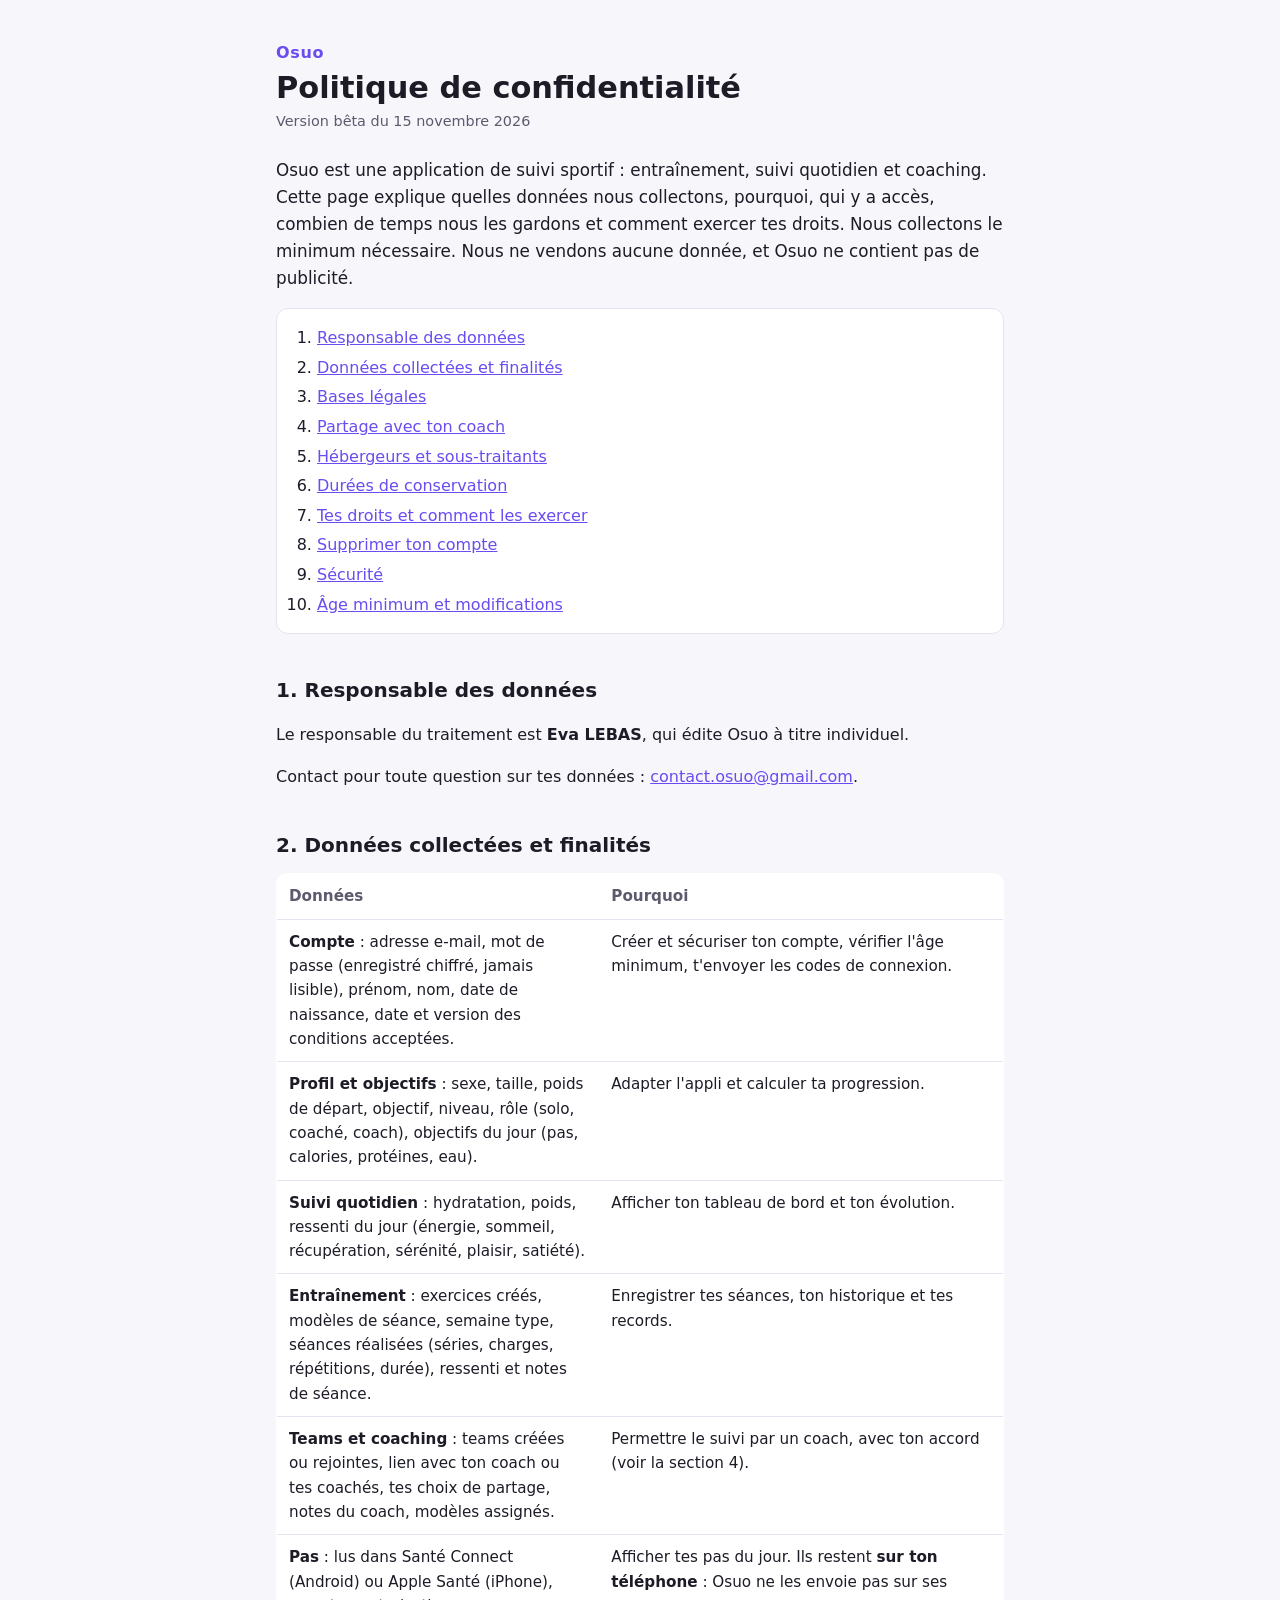
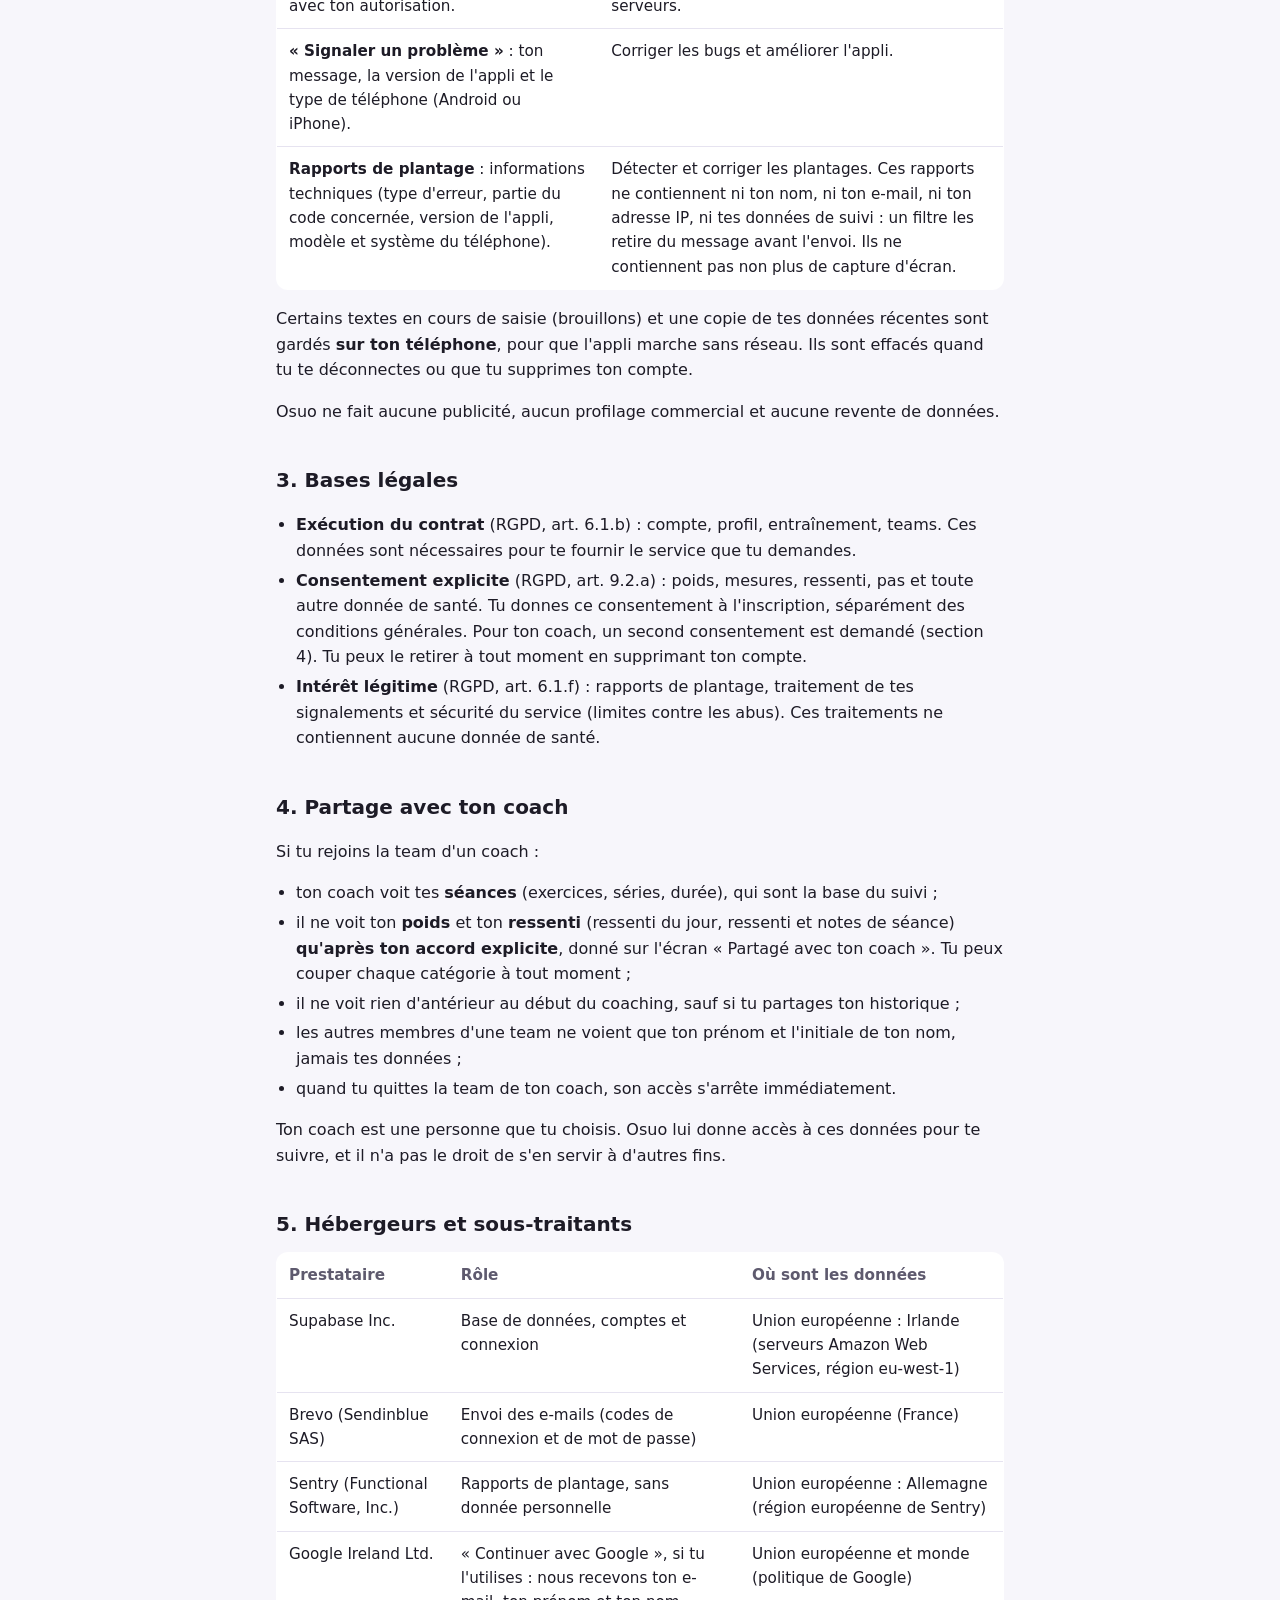
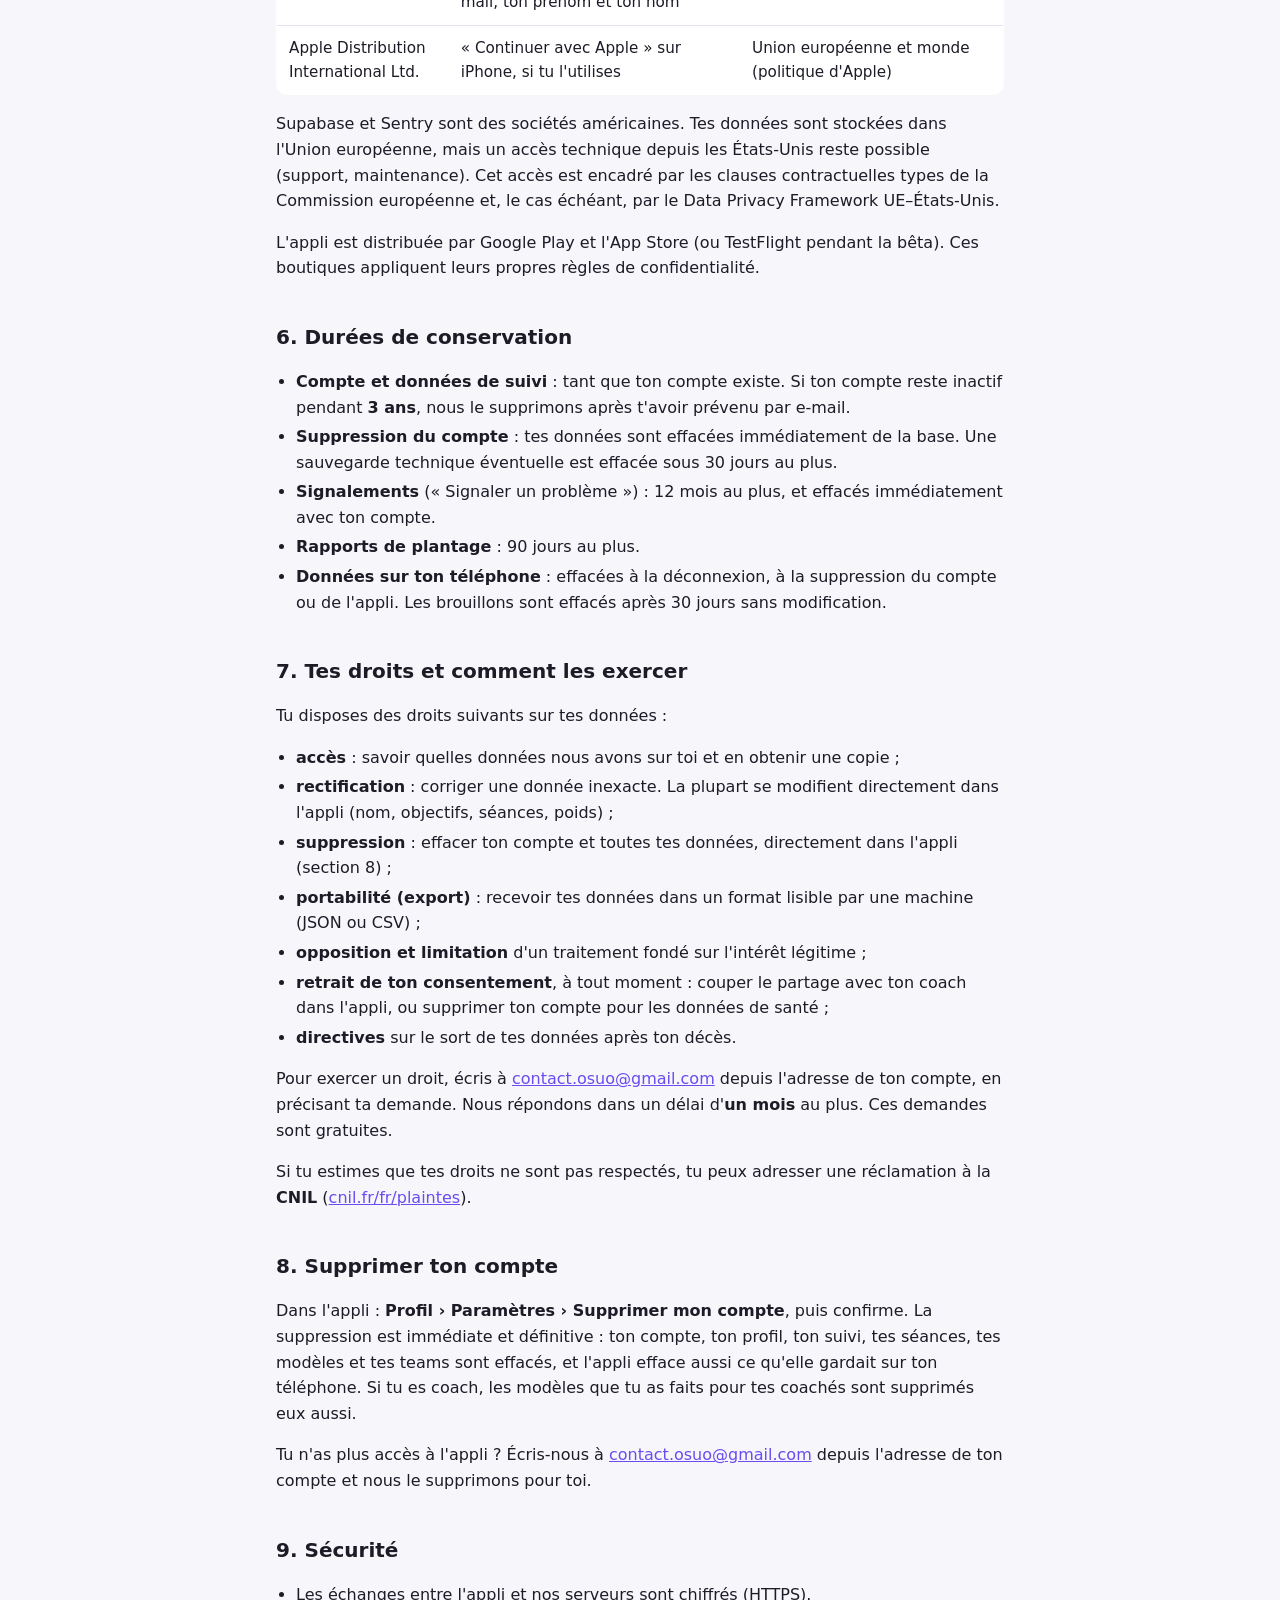
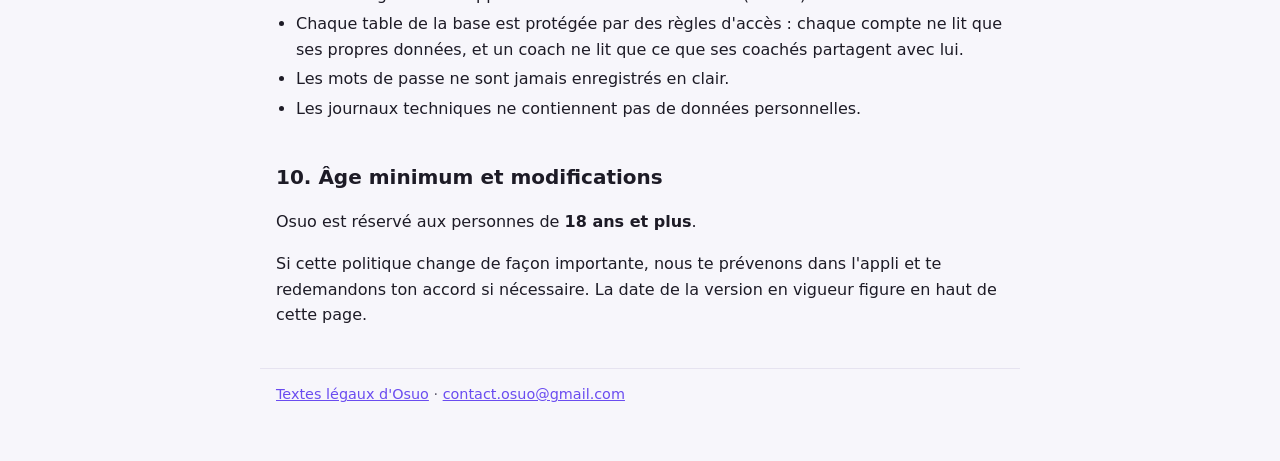
==== confidentialite/index.html @ 4481fe24 "docs: privacy policy (beta) for the Osuo app" ====
<!doctype html>
<html lang="fr">
<head>
<meta charset="utf-8">
<meta name="viewport" content="width=device-width, initial-scale=1">
<title>Politique de confidentialité · Osuo</title>
<meta name="description" content="Comment Osuo collecte, utilise et protège tes données.">
<link rel="stylesheet" href="../style.css">
</head>
<body>
<main>
<header>
  <p class="brand">Osuo</p>
  <h1>Politique de confidentialité</h1>
  <p class="meta">Version bêta du 15 novembre 2026</p>
</header>

<p class="lead">Osuo est une application de suivi sportif : entraînement, suivi quotidien et coaching. Cette page explique quelles données nous collectons, pourquoi, qui y a accès, combien de temps nous les gardons et comment exercer tes droits. Nous collectons le minimum nécessaire. Nous ne vendons aucune donnée, et Osuo ne contient pas de publicité.</p>

<nav class="toc" aria-label="Sommaire">
  <ol>
    <li><a href="#responsable">Responsable des données</a></li>
    <li><a href="#donnees">Données collectées et finalités</a></li>
    <li><a href="#bases">Bases légales</a></li>
    <li><a href="#coach">Partage avec ton coach</a></li>
    <li><a href="#prestataires">Hébergeurs et sous-traitants</a></li>
    <li><a href="#conservation">Durées de conservation</a></li>
    <li><a href="#droits">Tes droits et comment les exercer</a></li>
    <li><a href="#suppression">Supprimer ton compte</a></li>
    <li><a href="#securite">Sécurité</a></li>
    <li><a href="#divers">Âge minimum et modifications</a></li>
  </ol>
</nav>

<section id="responsable">
  <h2>1. Responsable des données</h2>
  <p>Le responsable du traitement est <strong>Eva LEBAS</strong>, qui édite Osuo à titre individuel.</p>
  <p>Contact pour toute question sur tes données : <a href="mailto:contact.osuo@gmail.com">contact.osuo@gmail.com</a>.</p>
</section>

<section id="donnees">
  <h2>2. Données collectées et finalités</h2>
  <table>
    <thead><tr><th>Données</th><th>Pourquoi</th></tr></thead>
    <tbody>
      <tr>
        <td><strong>Compte</strong> : adresse e-mail, mot de passe (enregistré chiffré, jamais lisible), prénom, nom, date de naissance, date et version des conditions acceptées.</td>
        <td>Créer et sécuriser ton compte, vérifier l'âge minimum, t'envoyer les codes de connexion.</td>
      </tr>
      <tr>
        <td><strong>Profil et objectifs</strong> : sexe, taille, poids de départ, objectif, niveau, rôle (solo, coaché, coach), objectifs du jour (pas, calories, protéines, eau).</td>
        <td>Adapter l'appli et calculer ta progression.</td>
      </tr>
      <tr>
        <td><strong>Suivi quotidien</strong> : hydratation, poids, ressenti du jour (énergie, sommeil, récupération, sérénité, plaisir, satiété).</td>
        <td>Afficher ton tableau de bord et ton évolution.</td>
      </tr>
      <tr>
        <td><strong>Entraînement</strong> : exercices créés, modèles de séance, semaine type, séances réalisées (séries, charges, répétitions, durée), ressenti et notes de séance.</td>
        <td>Enregistrer tes séances, ton historique et tes records.</td>
      </tr>
      <tr>
        <td><strong>Teams et coaching</strong> : teams créées ou rejointes, lien avec ton coach ou tes coachés, tes choix de partage, notes du coach, modèles assignés.</td>
        <td>Permettre le suivi par un coach, avec ton accord (voir la section 4).</td>
      </tr>
      <tr>
        <td><strong>Pas</strong> : lus dans Santé Connect (Android) ou Apple Santé (iPhone), avec ton autorisation.</td>
        <td>Afficher tes pas du jour. Ils restent <strong>sur ton téléphone</strong> : Osuo ne les envoie pas sur ses serveurs.</td>
      </tr>
      <tr>
        <td><strong>« Signaler un problème »</strong> : ton message, la version de l'appli et le type de téléphone (Android ou iPhone).</td>
        <td>Corriger les bugs et améliorer l'appli.</td>
      </tr>
      <tr>
        <td><strong>Rapports de plantage</strong> : informations techniques (type d'erreur, partie du code concernée, version de l'appli, modèle et système du téléphone).</td>
        <td>Détecter et corriger les plantages. Ces rapports ne contiennent ni ton nom, ni ton e-mail, ni ton adresse IP, ni tes données de suivi : un filtre les retire du message avant l'envoi. Ils ne contiennent pas non plus de capture d'écran.</td>
      </tr>
    </tbody>
  </table>
  <p>Certains textes en cours de saisie (brouillons) et une copie de tes données récentes sont gardés <strong>sur ton téléphone</strong>, pour que l'appli marche sans réseau. Ils sont effacés quand tu te déconnectes ou que tu supprimes ton compte.</p>
  <p>Osuo ne fait aucune publicité, aucun profilage commercial et aucune revente de données.</p>
</section>

<section id="bases">
  <h2>3. Bases légales</h2>
  <ul>
    <li><strong>Exécution du contrat</strong> (RGPD, art. 6.1.b) : compte, profil, entraînement, teams. Ces données sont nécessaires pour te fournir le service que tu demandes.</li>
    <li><strong>Consentement explicite</strong> (RGPD, art. 9.2.a) : poids, mesures, ressenti, pas et toute autre donnée de santé. Tu donnes ce consentement à l'inscription, séparément des conditions générales. Pour ton coach, un second consentement est demandé (section 4). Tu peux le retirer à tout moment en supprimant ton compte.</li>
    <li><strong>Intérêt légitime</strong> (RGPD, art. 6.1.f) : rapports de plantage, traitement de tes signalements et sécurité du service (limites contre les abus). Ces traitements ne contiennent aucune donnée de santé.</li>
  </ul>
</section>

<section id="coach">
  <h2>4. Partage avec ton coach</h2>
  <p>Si tu rejoins la team d'un coach :</p>
  <ul>
    <li>ton coach voit tes <strong>séances</strong> (exercices, séries, durée), qui sont la base du suivi ;</li>
    <li>il ne voit ton <strong>poids</strong> et ton <strong>ressenti</strong> (ressenti du jour, ressenti et notes de séance) <strong>qu'après ton accord explicite</strong>, donné sur l'écran « Partagé avec ton coach ». Tu peux couper chaque catégorie à tout moment ;</li>
    <li>il ne voit rien d'antérieur au début du coaching, sauf si tu partages ton historique ;</li>
    <li>les autres membres d'une team ne voient que ton prénom et l'initiale de ton nom, jamais tes données ;</li>
    <li>quand tu quittes la team de ton coach, son accès s'arrête immédiatement.</li>
  </ul>
  <p>Ton coach est une personne que tu choisis. Osuo lui donne accès à ces données pour te suivre, et il n'a pas le droit de s'en servir à d'autres fins.</p>
</section>

<section id="prestataires">
  <h2>5. Hébergeurs et sous-traitants</h2>
  <table>
    <thead><tr><th>Prestataire</th><th>Rôle</th><th>Où sont les données</th></tr></thead>
    <tbody>
      <tr>
        <td>Supabase Inc.</td>
        <td>Base de données, comptes et connexion</td>
        <td>Union européenne : Irlande (serveurs Amazon Web Services, région eu-west-1)</td>
      </tr>
      <tr>
        <td>Brevo (Sendinblue SAS)</td>
        <td>Envoi des e-mails (codes de connexion et de mot de passe)</td>
        <td>Union européenne (France)</td>
      </tr>
      <tr>
        <td>Sentry (Functional Software, Inc.)</td>
        <td>Rapports de plantage, sans donnée personnelle</td>
        <td>Union européenne : Allemagne (région européenne de Sentry)</td>
      </tr>
      <tr>
        <td>Google Ireland Ltd.</td>
        <td>« Continuer avec Google », si tu l'utilises : nous recevons ton e-mail, ton prénom et ton nom</td>
        <td>Union européenne et monde (politique de Google)</td>
      </tr>
      <tr>
        <td>Apple Distribution International Ltd.</td>
        <td>« Continuer avec Apple » sur iPhone, si tu l'utilises</td>
        <td>Union européenne et monde (politique d'Apple)</td>
      </tr>
    </tbody>
  </table>
  <p>Supabase et Sentry sont des sociétés américaines. Tes données sont stockées dans l'Union européenne, mais un accès technique depuis les États-Unis reste possible (support, maintenance). Cet accès est encadré par les clauses contractuelles types de la Commission européenne et, le cas échéant, par le Data Privacy Framework UE–États-Unis.</p>
  <p>L'appli est distribuée par Google Play et l'App Store (ou TestFlight pendant la bêta). Ces boutiques appliquent leurs propres règles de confidentialité.</p>
</section>

<section id="conservation">
  <h2>6. Durées de conservation</h2>
  <ul>
    <li><strong>Compte et données de suivi</strong> : tant que ton compte existe. Si ton compte reste inactif pendant <strong>3 ans</strong>, nous le supprimons après t'avoir prévenu par e-mail.</li>
    <li><strong>Suppression du compte</strong> : tes données sont effacées immédiatement de la base. Une sauvegarde technique éventuelle est effacée sous 30 jours au plus.</li>
    <li><strong>Signalements</strong> (« Signaler un problème ») : 12 mois au plus, et effacés immédiatement avec ton compte.</li>
    <li><strong>Rapports de plantage</strong> : 90 jours au plus.</li>
    <li><strong>Données sur ton téléphone</strong> : effacées à la déconnexion, à la suppression du compte ou de l'appli. Les brouillons sont effacés après 30 jours sans modification.</li>
  </ul>
</section>

<section id="droits">
  <h2>7. Tes droits et comment les exercer</h2>
  <p>Tu disposes des droits suivants sur tes données :</p>
  <ul>
    <li><strong>accès</strong> : savoir quelles données nous avons sur toi et en obtenir une copie ;</li>
    <li><strong>rectification</strong> : corriger une donnée inexacte. La plupart se modifient directement dans l'appli (nom, objectifs, séances, poids) ;</li>
    <li><strong>suppression</strong> : effacer ton compte et toutes tes données, directement dans l'appli (section 8) ;</li>
    <li><strong>portabilité (export)</strong> : recevoir tes données dans un format lisible par une machine (JSON ou CSV) ;</li>
    <li><strong>opposition et limitation</strong> d'un traitement fondé sur l'intérêt légitime ;</li>
    <li><strong>retrait de ton consentement</strong>, à tout moment : couper le partage avec ton coach dans l'appli, ou supprimer ton compte pour les données de santé ;</li>
    <li><strong>directives</strong> sur le sort de tes données après ton décès.</li>
  </ul>
  <p>Pour exercer un droit, écris à <a href="mailto:contact.osuo@gmail.com">contact.osuo@gmail.com</a> depuis l'adresse de ton compte, en précisant ta demande. Nous répondons dans un délai d'<strong>un mois</strong> au plus. Ces demandes sont gratuites.</p>
  <p>Si tu estimes que tes droits ne sont pas respectés, tu peux adresser une réclamation à la <strong>CNIL</strong> (<a href="https://www.cnil.fr/fr/plaintes">cnil.fr/fr/plaintes</a>).</p>
</section>

<section id="suppression">
  <h2>8. Supprimer ton compte</h2>
  <p>Dans l'appli : <strong>Profil › Paramètres › Supprimer mon compte</strong>, puis confirme. La suppression est immédiate et définitive : ton compte, ton profil, ton suivi, tes séances, tes modèles et tes teams sont effacés, et l'appli efface aussi ce qu'elle gardait sur ton téléphone. Si tu es coach, les modèles que tu as faits pour tes coachés sont supprimés eux aussi.</p>
  <p>Tu n'as plus accès à l'appli ? Écris-nous à <a href="mailto:contact.osuo@gmail.com">contact.osuo@gmail.com</a> depuis l'adresse de ton compte et nous le supprimons pour toi.</p>
</section>

<section id="securite">
  <h2>9. Sécurité</h2>
  <ul>
    <li>Les échanges entre l'appli et nos serveurs sont chiffrés (HTTPS).</li>
    <li>Chaque table de la base est protégée par des règles d'accès : chaque compte ne lit que ses propres données, et un coach ne lit que ce que ses coachés partagent avec lui.</li>
    <li>Les mots de passe ne sont jamais enregistrés en clair.</li>
    <li>Les journaux techniques ne contiennent pas de données personnelles.</li>
  </ul>
</section>

<section id="divers">
  <h2>10. Âge minimum et modifications</h2>
  <p>Osuo est réservé aux personnes de <strong>18 ans et plus</strong>.</p>
  <p>Si cette politique change de façon importante, nous te prévenons dans l'appli et te redemandons ton accord si nécessaire. La date de la version en vigueur figure en haut de cette page.</p>
</section>
</main>
<footer>
  <p><a href="../">Textes légaux d'Osuo</a> · <a href="mailto:contact.osuo@gmail.com">contact.osuo@gmail.com</a></p>
</footer>
</body>
</html>
---- style.css ----
:root {
  --bg: #f7f6fb;
  --surface: #ffffff;
  --text: #1d1b26;
  --muted: #5e5a6e;
  --line: #e6e3f0;
  --accent: #8566ff;
  --accent-text: #6a4cf0;
}
@media (prefers-color-scheme: dark) {
  :root {
    --bg: #121019;
    --surface: #1c1a25;
    --text: #f1eff8;
    --muted: #aaa5bd;
    --line: #2f2b3d;
    --accent: #9b82ff;
    --accent-text: #b4a1ff;
  }
}
* { box-sizing: border-box; }
html { -webkit-text-size-adjust: 100%; }
body {
  margin: 0;
  background: var(--bg);
  color: var(--text);
  font: 16px/1.6 system-ui, -apple-system, "Segoe UI", Roboto, sans-serif;
}
main, footer { max-width: 760px; margin: 0 auto; padding: 0 16px; }
main { padding-top: 40px; padding-bottom: 24px; }
header { margin-bottom: 24px; }
.brand { margin: 0; color: var(--accent-text); font-weight: 700; letter-spacing: .04em; }
h1 { margin: 4px 0; font-size: 1.9rem; line-height: 1.2; }
h2 { margin: 40px 0 12px; font-size: 1.25rem; }
.meta { margin: 0; color: var(--muted); font-size: .9rem; }
.lead { font-size: 1.05rem; }
a { color: var(--accent-text); }
.toc {
  background: var(--surface);
  border: 1px solid var(--line);
  border-radius: 12px;
  padding: 12px 20px;
}
.toc ol { margin: 0; padding-left: 20px; }
ul { padding-left: 20px; }
li { margin: 4px 0; }
table {
  width: 100%;
  border-collapse: collapse;
  background: var(--surface);
  border: 1px solid var(--line);
  border-radius: 12px;
  overflow: hidden;
  font-size: .95rem;
}
th, td { text-align: left; vertical-align: top; padding: 10px 12px; border-top: 1px solid var(--line); }
th { border-top: 0; color: var(--muted); font-weight: 600; }
@media (max-width: 560px) {
  table, thead, tbody, tr, th, td { display: block; }
  thead { display: none; }
  tr { border-top: 1px solid var(--line); padding: 8px 0; }
  tr:first-child { border-top: 0; }
  td { border: 0; padding: 4px 12px; }
}
footer { padding-bottom: 40px; color: var(--muted); font-size: .9rem; border-top: 1px solid var(--line); }
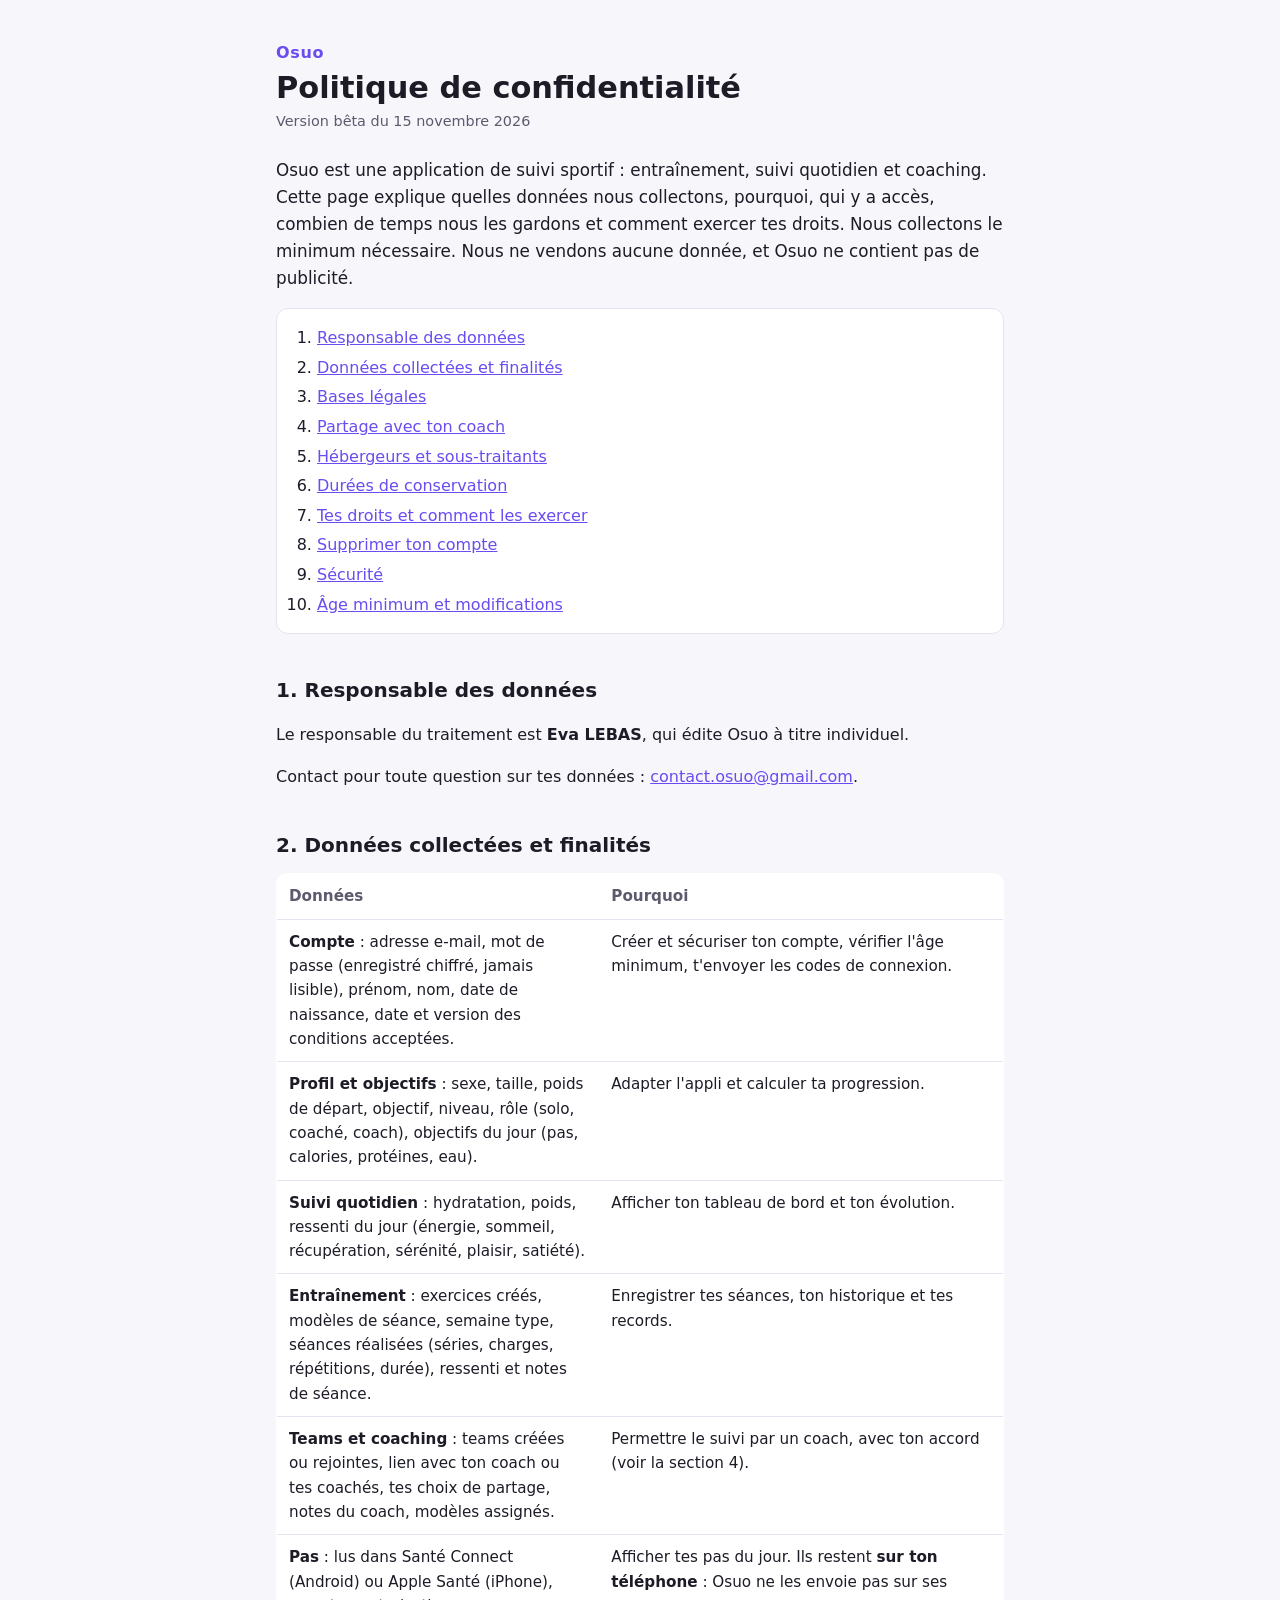
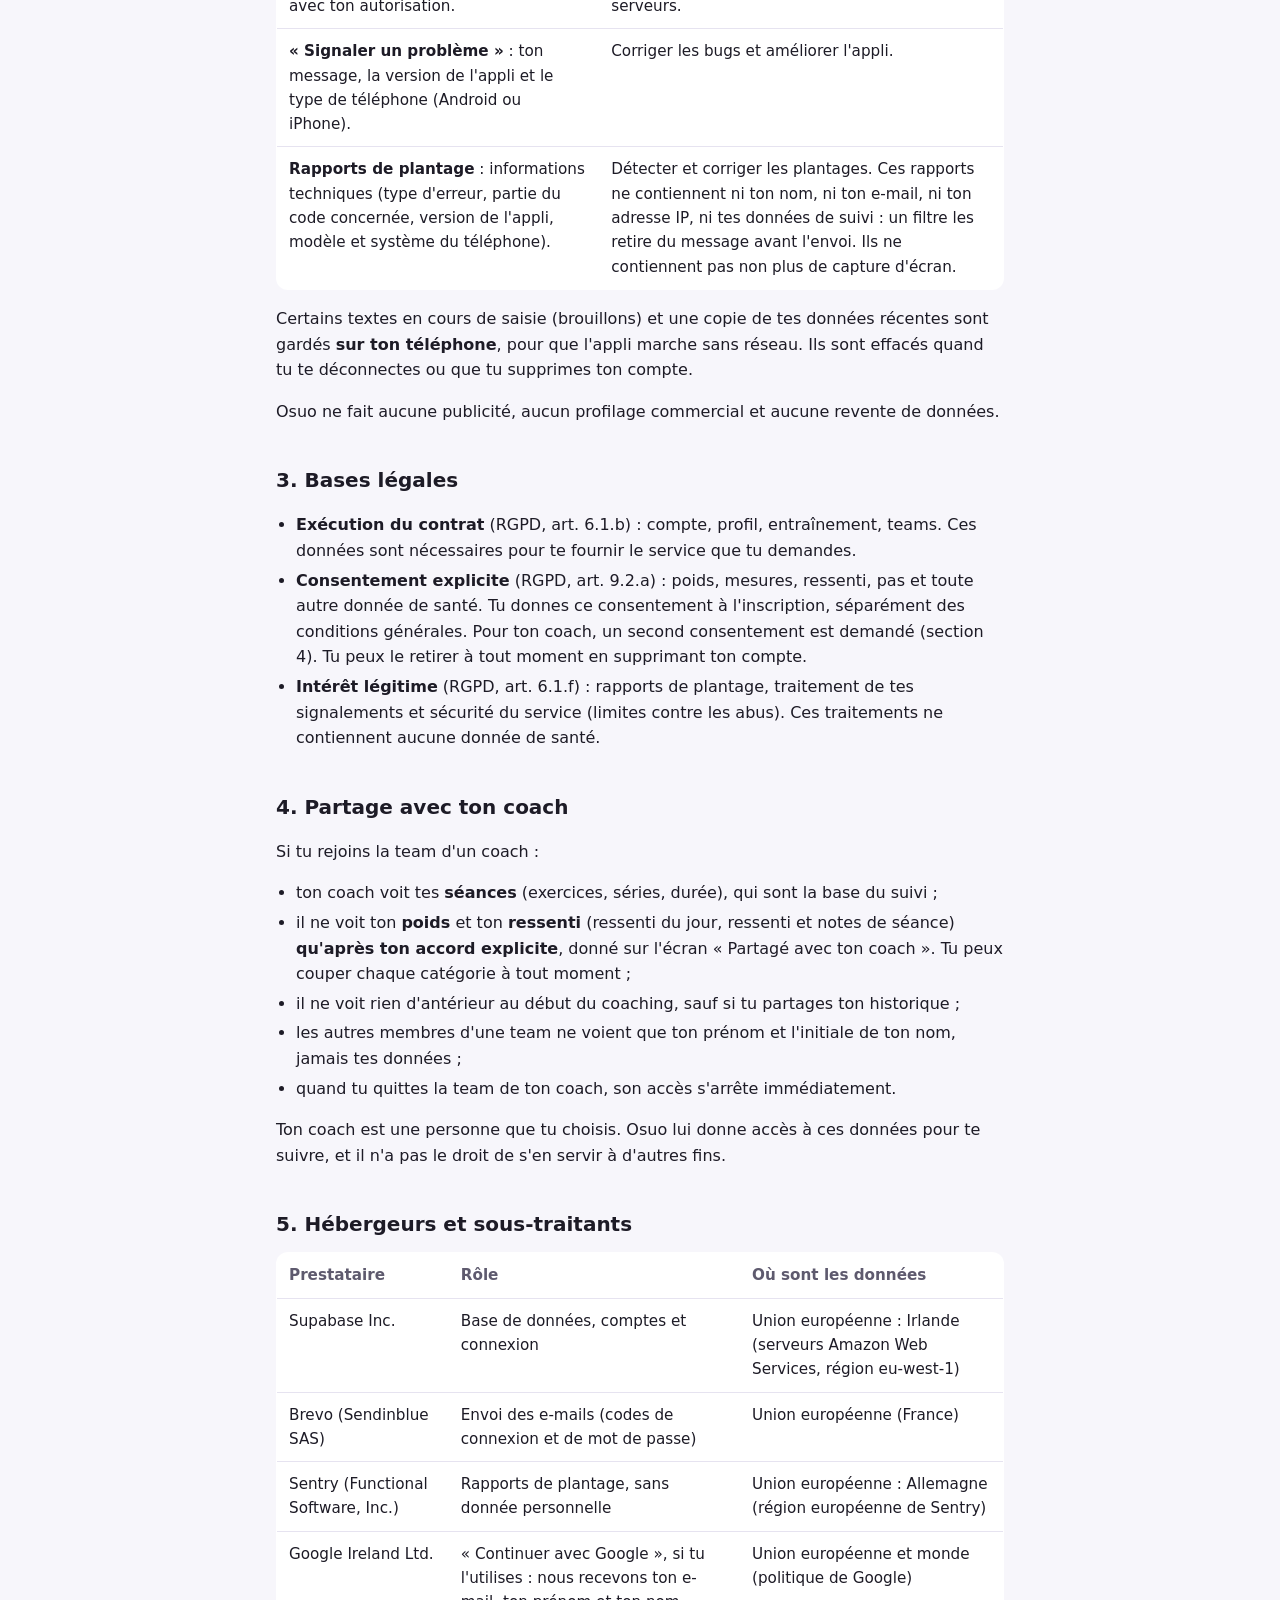
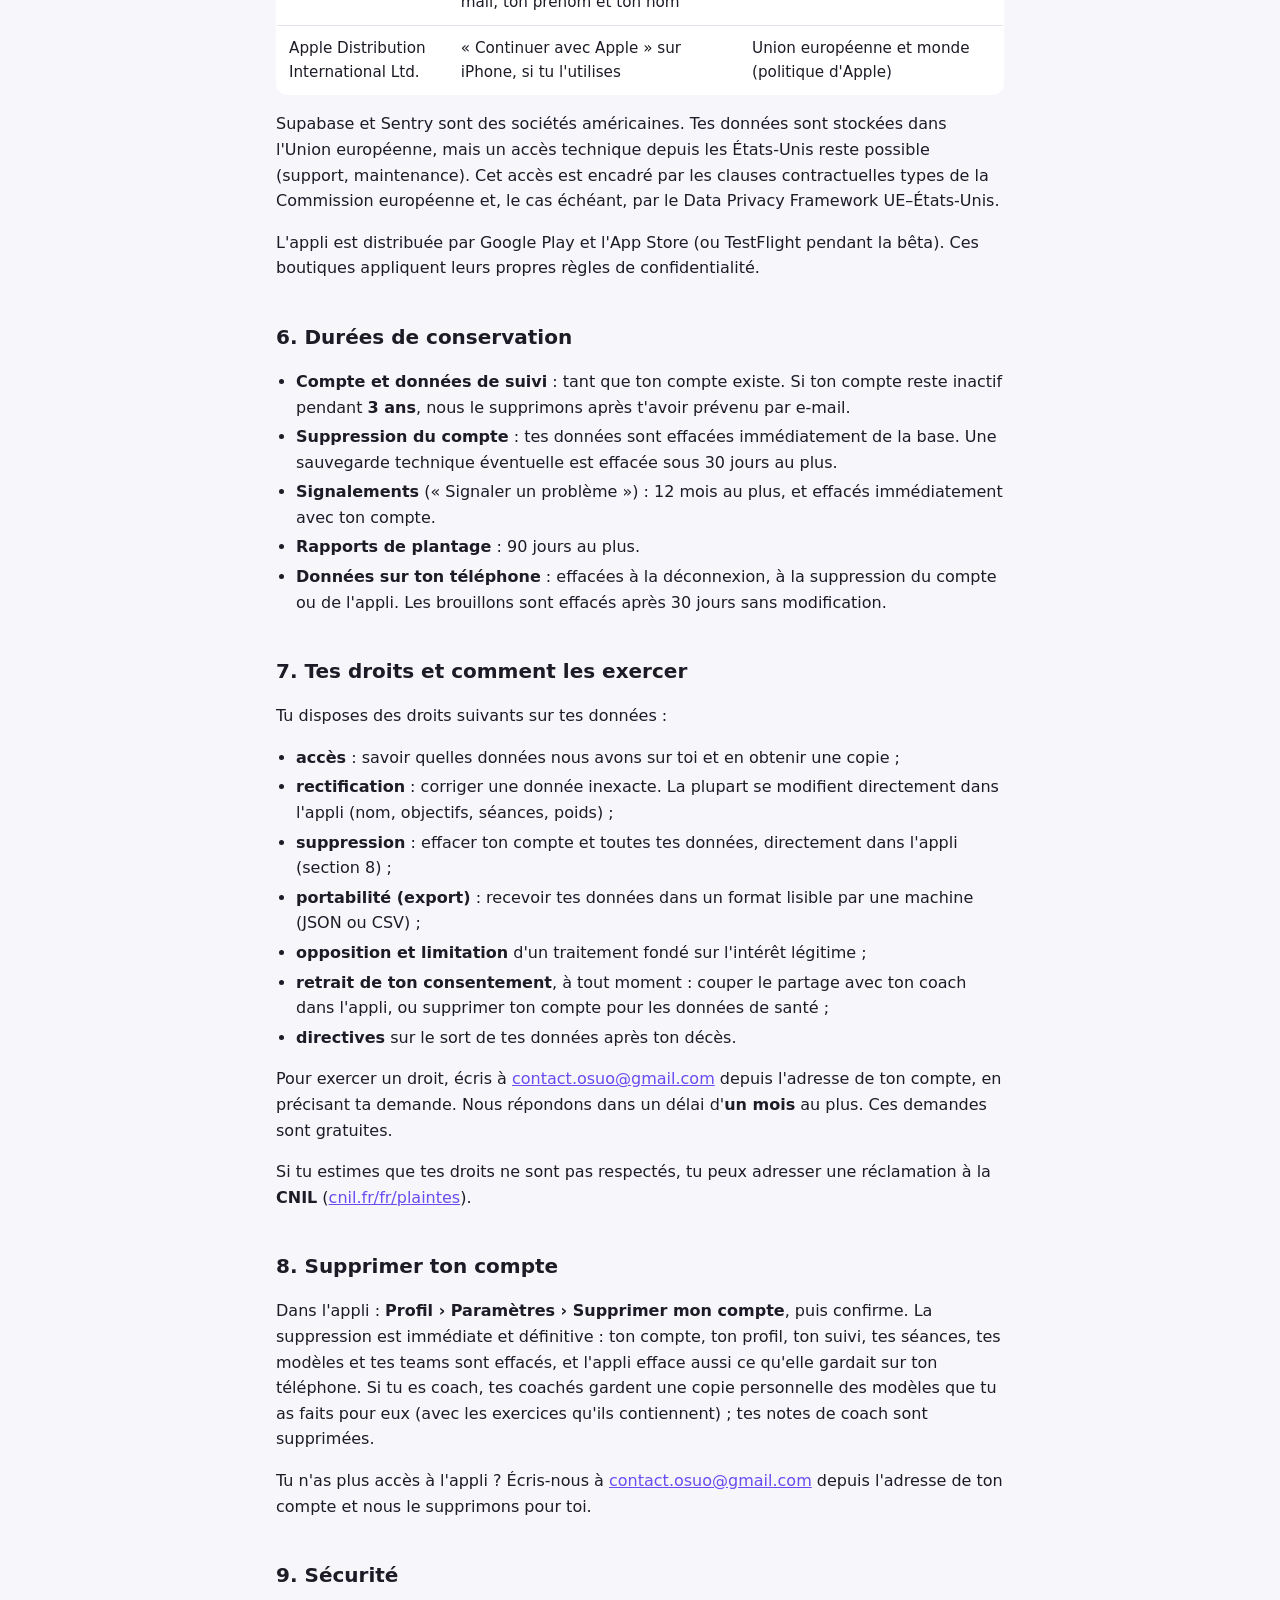
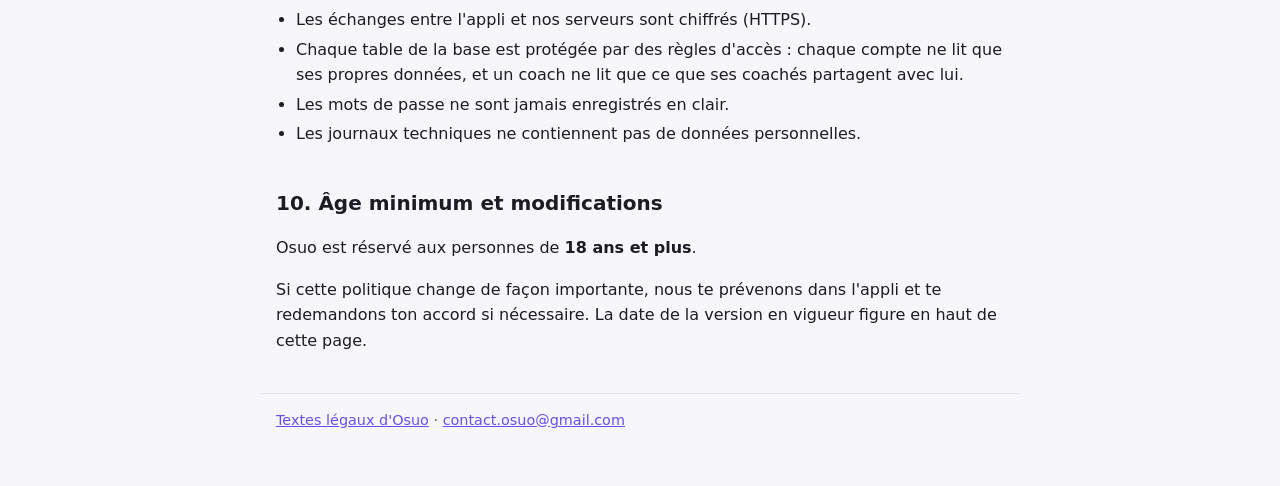
==== commit ee28608f: "docs: coachees keep their templates when a coach deletes their account" ====
--- a/confidentialite/index.html
+++ b/confidentialite/index.html
@@ -168,7 +168,7 @@
 
 <section id="suppression">
   <h2>8. Supprimer ton compte</h2>
-  <p>Dans l'appli : <strong>Profil › Paramètres › Supprimer mon compte</strong>, puis confirme. La suppression est immédiate et définitive : ton compte, ton profil, ton suivi, tes séances, tes modèles et tes teams sont effacés, et l'appli efface aussi ce qu'elle gardait sur ton téléphone. Si tu es coach, les modèles que tu as faits pour tes coachés sont supprimés eux aussi.</p>
+  <p>Dans l'appli : <strong>Profil › Paramètres › Supprimer mon compte</strong>, puis confirme. La suppression est immédiate et définitive : ton compte, ton profil, ton suivi, tes séances, tes modèles et tes teams sont effacés, et l'appli efface aussi ce qu'elle gardait sur ton téléphone. Si tu es coach, tes coachés gardent une copie personnelle des modèles que tu as faits pour eux (avec les exercices qu'ils contiennent) ; tes notes de coach sont supprimées.</p>
   <p>Tu n'as plus accès à l'appli ? Écris-nous à <a href="mailto:contact.osuo@gmail.com">contact.osuo@gmail.com</a> depuis l'adresse de ton compte et nous le supprimons pour toi.</p>
 </section>
 
